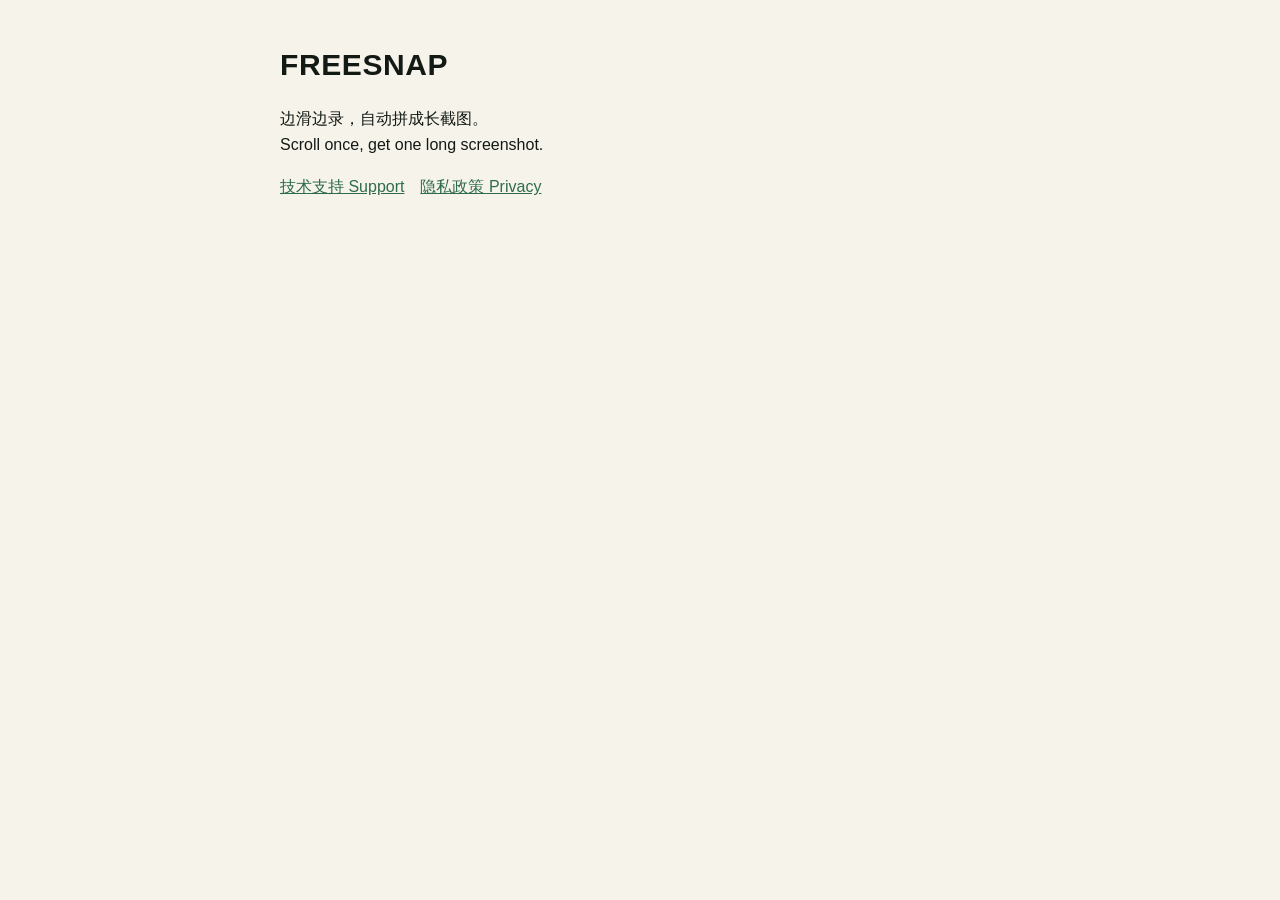
==== index.html @ 91a5dec0 "Add files via upload" ====
<!doctype html>
<html lang="zh-Hans"><head><meta charset="utf-8"><meta name="viewport" content="width=device-width,initial-scale=1">
<title>FREESNAP</title><link rel="stylesheet" href="style.css"></head>
<body><main>
<h1>FREESNAP</h1>
<p>边滑边录，自动拼成长截图。<br>Scroll once, get one long screenshot.</p>
<nav><a href="support.html">技术支持 Support</a><a href="privacy.html">隐私政策 Privacy</a></nav>
</main></body></html>
---- style.css ----
:root { --ink:#131a15; --paper:#f6f3ea; --muted:#5d645f; --forest:#2f6b4f; }
@media (prefers-color-scheme: dark) { :root { --ink:#eef0ea; --paper:#131a15; --muted:#a9b0aa; --forest:#7cc3a0; } }
body { margin:0; background:var(--paper); color:var(--ink); font:16px/1.65 -apple-system, "PingFang SC", "Helvetica Neue", sans-serif; }
main { max-width:720px; margin:0 auto; padding:40px 16px 64px; }
h1 { font-size:30px; letter-spacing:.02em; margin:0 0 4px; }
h2 { font-size:19px; margin:32px 0 8px; }
p, li { color:var(--ink); } .muted { color:var(--muted); font-size:14px; }
a { color:var(--forest); } hr { border:0; border-top:1px solid color-mix(in srgb, var(--ink) 15%, transparent); margin:40px 0; }
nav a { margin-right:16px; }
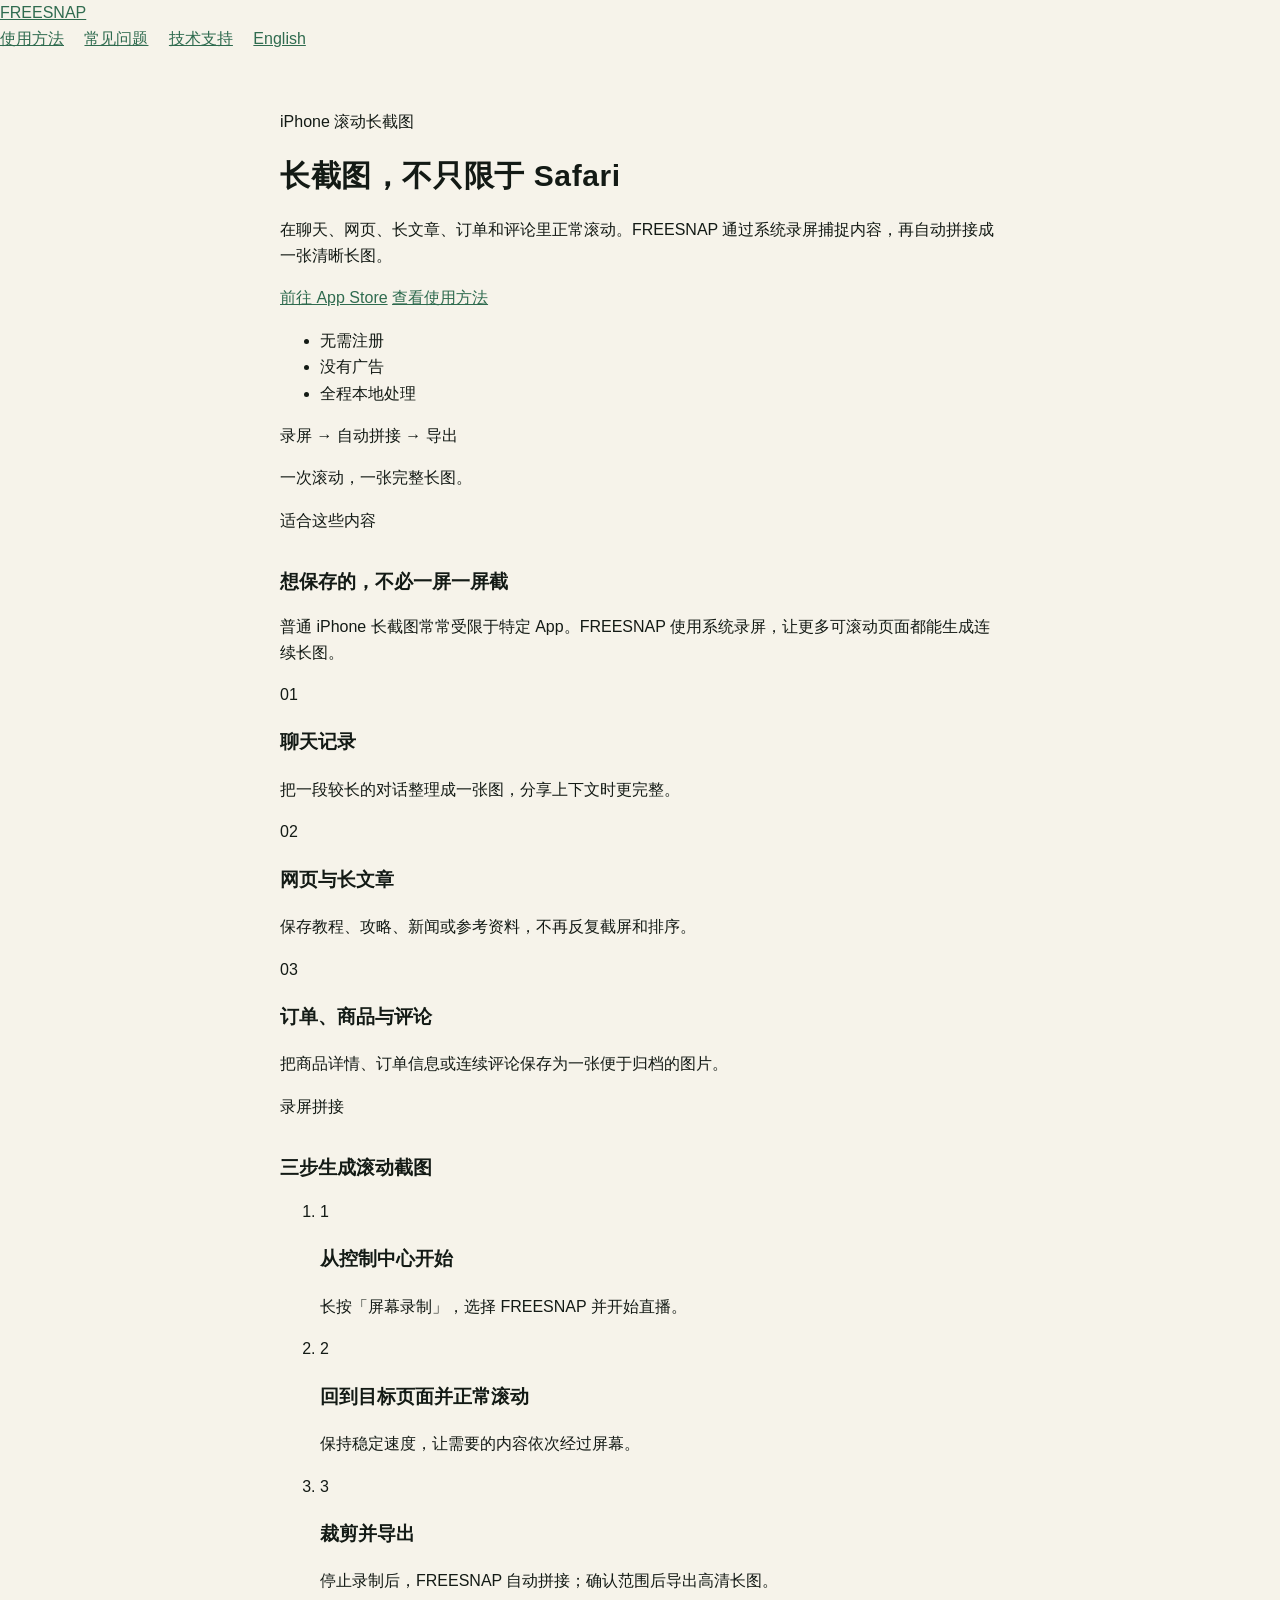
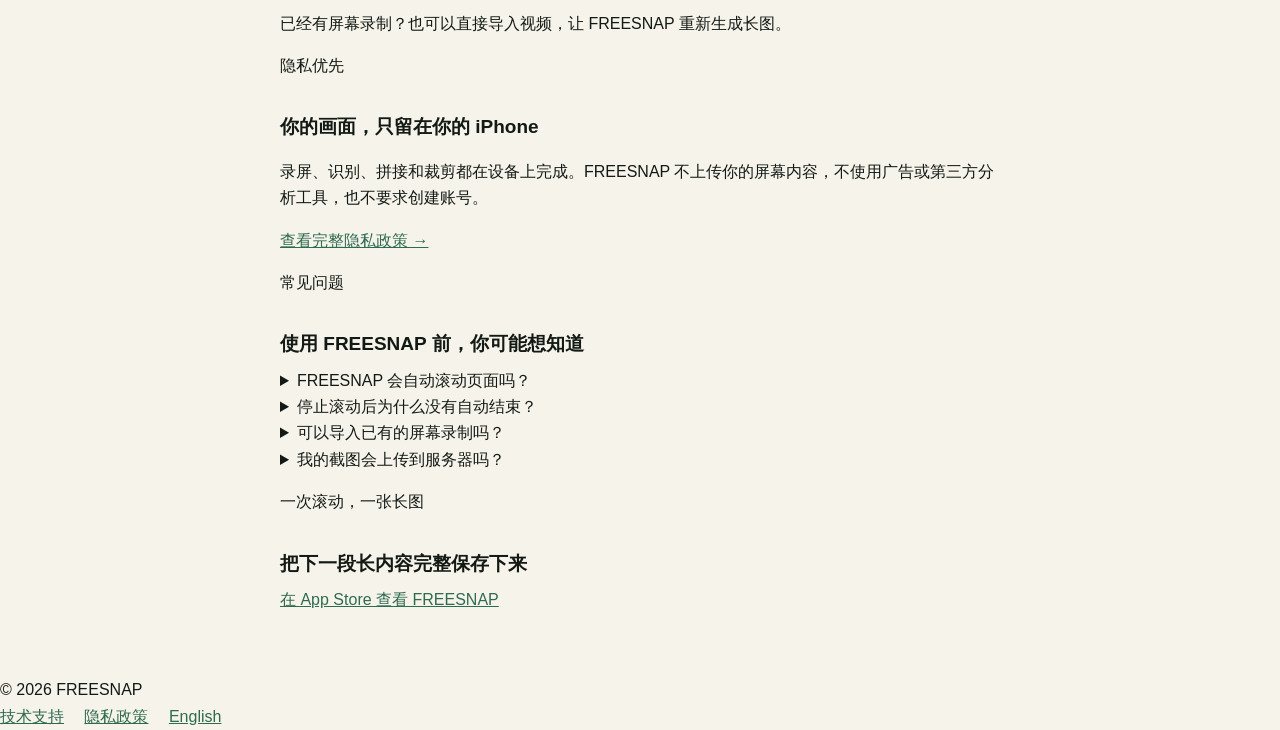
==== commit 8f954048: "Improve FREESNAP website SEO: index" ====
--- a/index.html
+++ b/index.html
@@ -1,8 +1,176 @@
 <!doctype html>
-<html lang="zh-Hans"><head><meta charset="utf-8"><meta name="viewport" content="width=device-width,initial-scale=1">
-<title>FREESNAP</title><link rel="stylesheet" href="style.css"></head>
-<body><main>
-<h1>FREESNAP</h1>
-<p>边滑边录，自动拼成长截图。<br>Scroll once, get one long screenshot.</p>
-<nav><a href="support.html">技术支持 Support</a><a href="privacy.html">隐私政策 Privacy</a></nav>
-</main></body></html>
+<html lang="zh-Hans">
+<head>
+  <meta charset="utf-8">
+  <meta name="viewport" content="width=device-width,initial-scale=1">
+  <title>FREESNAP - iPhone 滚动长截图与录屏拼接</title>
+  <meta name="description" content="FREESNAP 是一款注重隐私的 iPhone 滚动长截图工具：通过系统录屏捕捉聊天、网页和长文章，在设备本地自动拼接、裁剪并导出高清长图。">
+  <meta name="robots" content="index,follow">
+  <link rel="canonical" href="https://archersmind.github.io/freesnap/">
+  <link rel="alternate" hreflang="zh-Hans" href="https://archersmind.github.io/freesnap/">
+  <link rel="alternate" hreflang="en" href="https://archersmind.github.io/freesnap/en.html">
+  <link rel="alternate" hreflang="x-default" href="https://archersmind.github.io/freesnap/">
+  <meta property="og:type" content="website">
+  <meta property="og:site_name" content="FREESNAP">
+  <meta property="og:title" content="FREESNAP - iPhone 滚动长截图与录屏拼接">
+  <meta property="og:description" content="把聊天、网页、长文章和其他可滚动内容，直接拼成一张清晰长图。全部在 iPhone 本地处理。">
+  <meta property="og:url" content="https://archersmind.github.io/freesnap/">
+  <meta name="twitter:card" content="summary">
+  <meta name="theme-color" content="#173d31">
+  <link rel="icon" href="favicon.svg" type="image/svg+xml">
+  <link rel="stylesheet" href="style.css">
+  <script type="application/ld+json">
+  {
+    "@context": "https://schema.org",
+    "@type": "MobileApplication",
+    "name": "FREESNAP",
+    "operatingSystem": "iOS",
+    "applicationCategory": "UtilitiesApplication",
+    "description": "通过屏幕录制把聊天、网页和长文章拼成高清长截图，并在 iPhone 本地完成处理。",
+    "downloadUrl": "https://apps.apple.com/app/id6815312368",
+    "author": {
+      "@type": "Person",
+      "name": "Bo Wang"
+    },
+    "offers": {
+      "@type": "Offer",
+      "price": "0",
+      "priceCurrency": "CNY"
+    },
+    "featureList": [
+      "滚动长截图",
+      "录屏自动拼接",
+      "本地图片处理",
+      "裁剪与高清导出"
+    ]
+  }
+  </script>
+</head>
+<body>
+  <header class="site-header">
+    <a class="brand" href="index.html" aria-label="FREESNAP 首页">FREESNAP</a>
+    <nav aria-label="主导航">
+      <a href="#how-it-works">使用方法</a>
+      <a href="#faq">常见问题</a>
+      <a href="support.html">技术支持</a>
+      <a href="en.html" lang="en">English</a>
+    </nav>
+  </header>
+
+  <main>
+    <section class="hero">
+      <div class="hero-copy">
+        <p class="eyebrow">iPhone 滚动长截图</p>
+        <h1>长截图，不只限于 Safari</h1>
+        <p class="lede">在聊天、网页、长文章、订单和评论里正常滚动。FREESNAP 通过系统录屏捕捉内容，再自动拼接成一张清晰长图。</p>
+        <div class="hero-actions">
+          <a class="button primary" href="https://apps.apple.com/app/id6815312368">前往 App Store</a>
+          <a class="button secondary" href="#how-it-works">查看使用方法</a>
+        </div>
+        <ul class="trust-list" aria-label="产品特点">
+          <li>无需注册</li>
+          <li>没有广告</li>
+          <li>全程本地处理</li>
+        </ul>
+      </div>
+      <aside class="preview-card" aria-label="FREESNAP 工作方式概览">
+        <span class="preview-label">录屏 → 自动拼接 → 导出</span>
+        <div class="long-shot" aria-hidden="true">
+          <span></span><span></span><span></span><span></span>
+        </div>
+        <p>一次滚动，一张完整长图。</p>
+      </aside>
+    </section>
+
+    <section class="section" aria-labelledby="use-cases-title">
+      <p class="eyebrow">适合这些内容</p>
+      <h2 id="use-cases-title">想保存的，不必一屏一屏截</h2>
+      <p class="section-intro">普通 iPhone 长截图常常受限于特定 App。FREESNAP 使用系统录屏，让更多可滚动页面都能生成连续长图。</p>
+      <div class="card-grid">
+        <article class="card">
+          <span class="card-number">01</span>
+          <h3>聊天记录</h3>
+          <p>把一段较长的对话整理成一张图，分享上下文时更完整。</p>
+        </article>
+        <article class="card">
+          <span class="card-number">02</span>
+          <h3>网页与长文章</h3>
+          <p>保存教程、攻略、新闻或参考资料，不再反复截屏和排序。</p>
+        </article>
+        <article class="card">
+          <span class="card-number">03</span>
+          <h3>订单、商品与评论</h3>
+          <p>把商品详情、订单信息或连续评论保存为一张便于归档的图片。</p>
+        </article>
+      </div>
+    </section>
+
+    <section class="section steps-section" id="how-it-works" aria-labelledby="how-title">
+      <p class="eyebrow">录屏拼接</p>
+      <h2 id="how-title">三步生成滚动截图</h2>
+      <ol class="steps">
+        <li>
+          <span class="step-index">1</span>
+          <div><h3>从控制中心开始</h3><p>长按「屏幕录制」，选择 FREESNAP 并开始直播。</p></div>
+        </li>
+        <li>
+          <span class="step-index">2</span>
+          <div><h3>回到目标页面并正常滚动</h3><p>保持稳定速度，让需要的内容依次经过屏幕。</p></div>
+        </li>
+        <li>
+          <span class="step-index">3</span>
+          <div><h3>裁剪并导出</h3><p>停止录制后，FREESNAP 自动拼接；确认范围后导出高清长图。</p></div>
+        </li>
+      </ol>
+      <p class="note">已经有屏幕录制？也可以直接导入视频，让 FREESNAP 重新生成长图。</p>
+    </section>
+
+    <section class="section privacy-block" aria-labelledby="privacy-title">
+      <div>
+        <p class="eyebrow">隐私优先</p>
+        <h2 id="privacy-title">你的画面，只留在你的 iPhone</h2>
+      </div>
+      <div>
+        <p>录屏、识别、拼接和裁剪都在设备上完成。FREESNAP 不上传你的屏幕内容，不使用广告或第三方分析工具，也不要求创建账号。</p>
+        <a class="text-link" href="privacy.html">查看完整隐私政策 →</a>
+      </div>
+    </section>
+
+    <section class="section faq" id="faq" aria-labelledby="faq-title">
+      <p class="eyebrow">常见问题</p>
+      <h2 id="faq-title">使用 FREESNAP 前，你可能想知道</h2>
+      <details>
+        <summary>FREESNAP 会自动滚动页面吗？</summary>
+        <p>不会。你按照自己的节奏滚动，FREESNAP 负责从录屏中识别重叠区域并完成拼接。</p>
+      </details>
+      <details>
+        <summary>停止滚动后为什么没有自动结束？</summary>
+        <p>页面中持续播放的视频可能让录制无法自动停止。轻点屏幕顶部的红色录制标识并选择停止，已捕捉的内容仍可正常生成长图。</p>
+      </details>
+      <details>
+        <summary>可以导入已有的屏幕录制吗？</summary>
+        <p>可以。把已有录屏导入 FREESNAP，即可进行录屏拼接、裁剪和导出。</p>
+      </details>
+      <details>
+        <summary>我的截图会上传到服务器吗？</summary>
+        <p>不会。处理在 iPhone 本地完成，你的录屏和长图不会由 FREESNAP 上传。</p>
+      </details>
+    </section>
+
+    <section class="closing-cta">
+      <p class="eyebrow">一次滚动，一张长图</p>
+      <h2>把下一段长内容完整保存下来</h2>
+      <a class="button primary" href="https://apps.apple.com/app/id6815312368">在 App Store 查看 FREESNAP</a>
+    </section>
+  </main>
+
+  <footer>
+    <span>© 2026 FREESNAP</span>
+    <nav aria-label="页脚导航">
+      <a href="support.html">技术支持</a>
+      <a href="privacy.html">隐私政策</a>
+      <a href="en.html" lang="en">English</a>
+    </nav>
+  </footer>
+</body>
+</html>
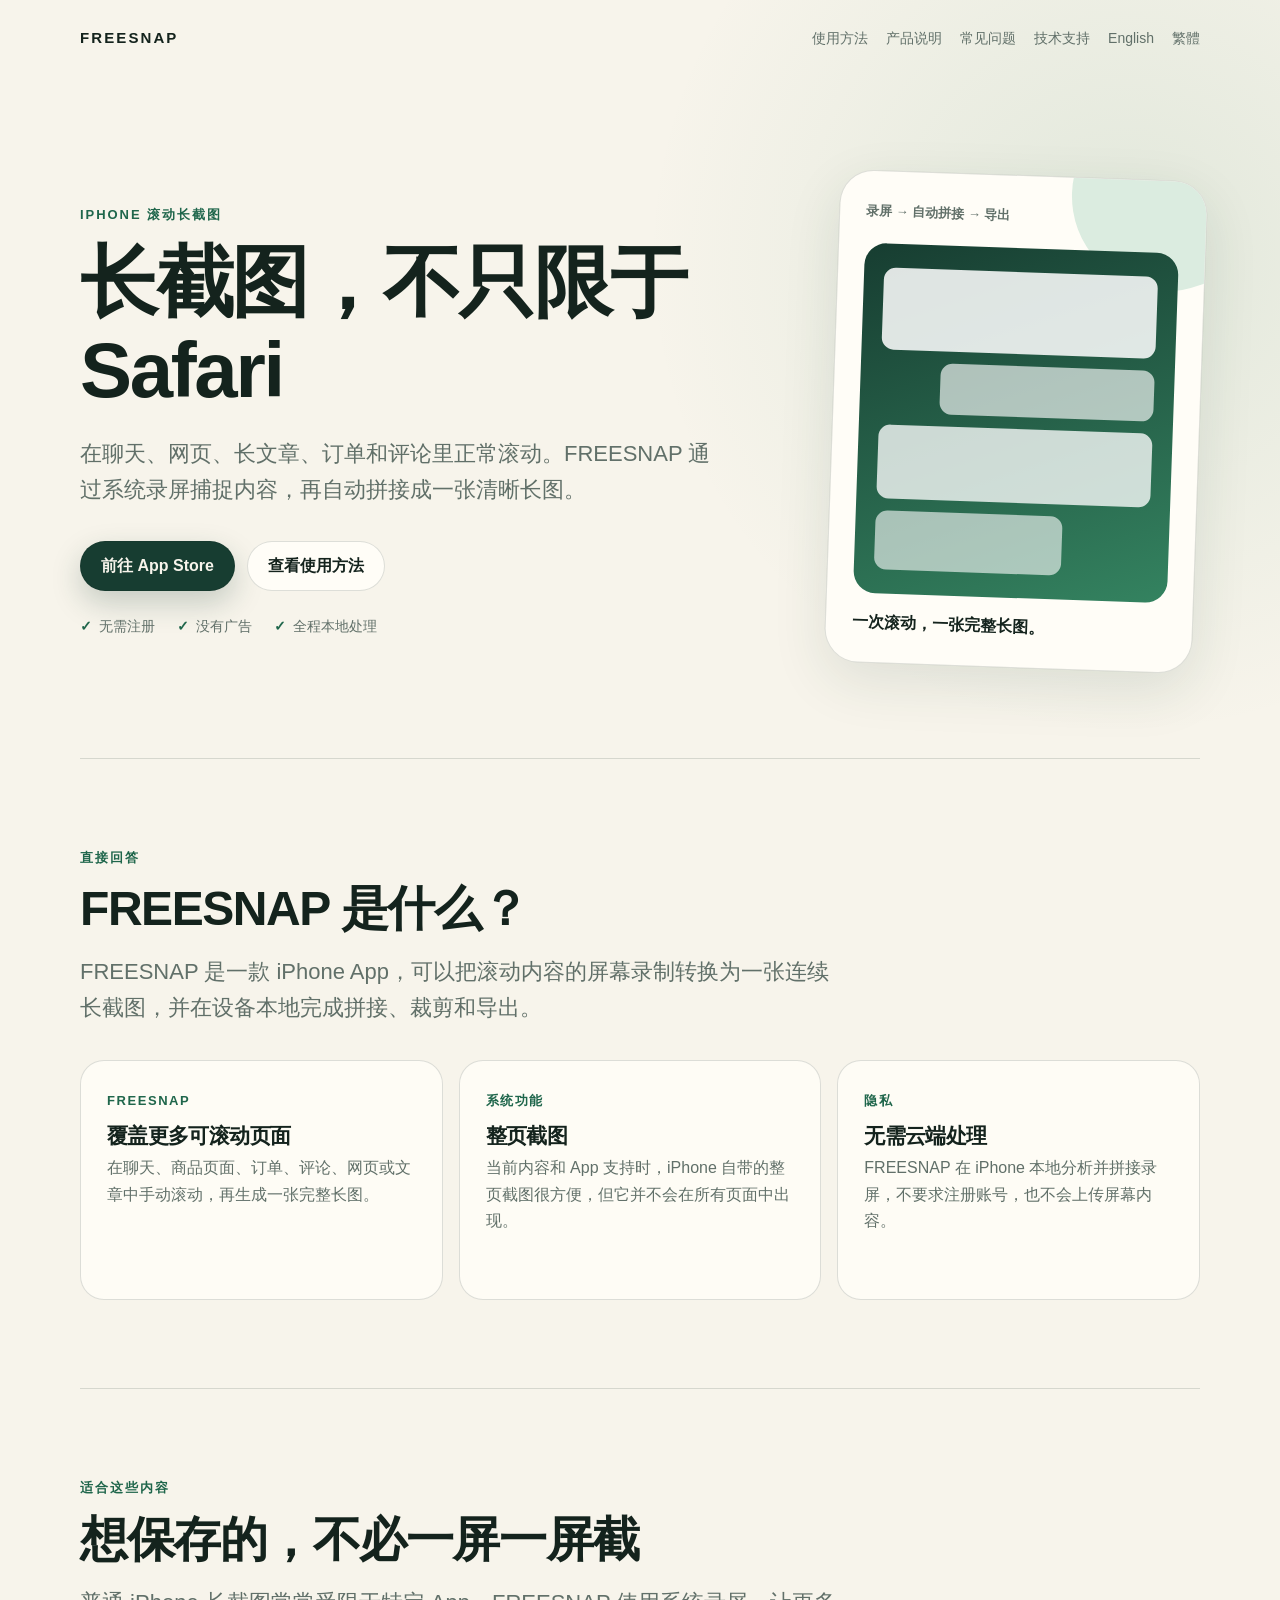
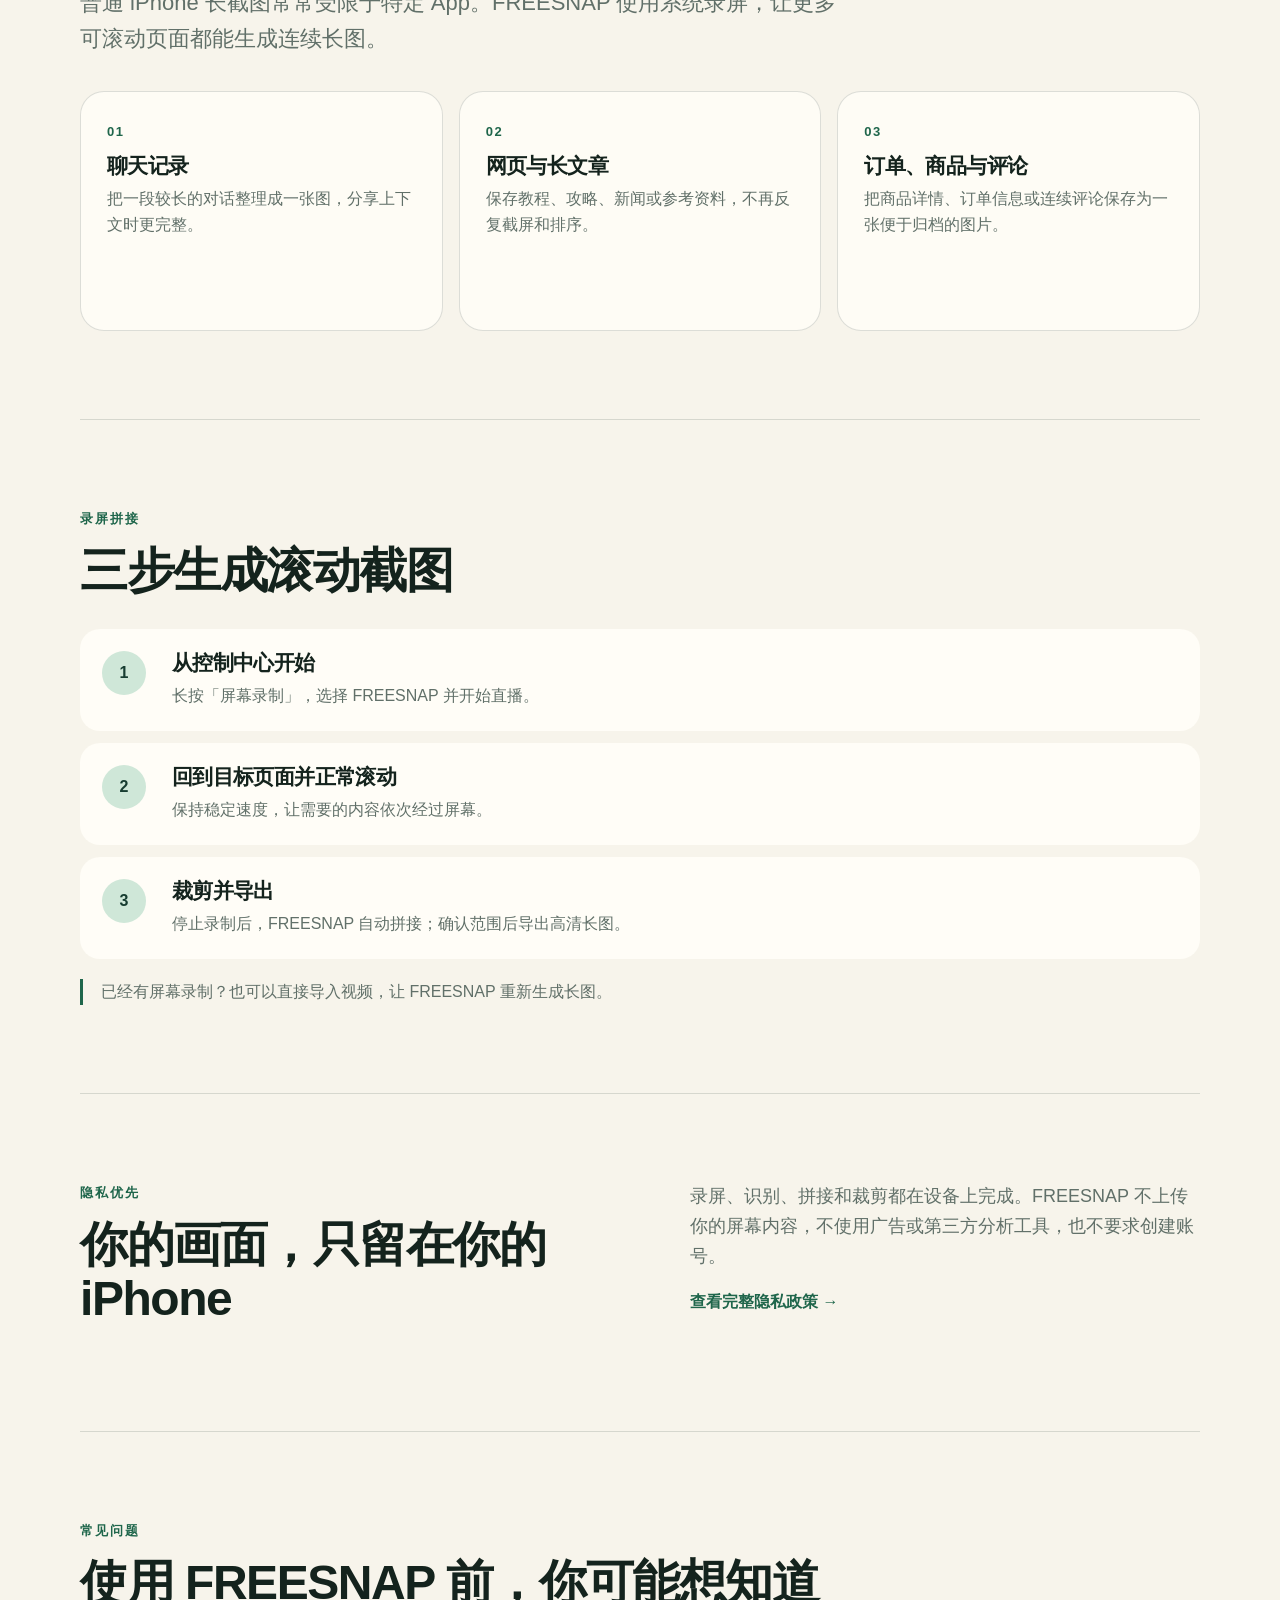
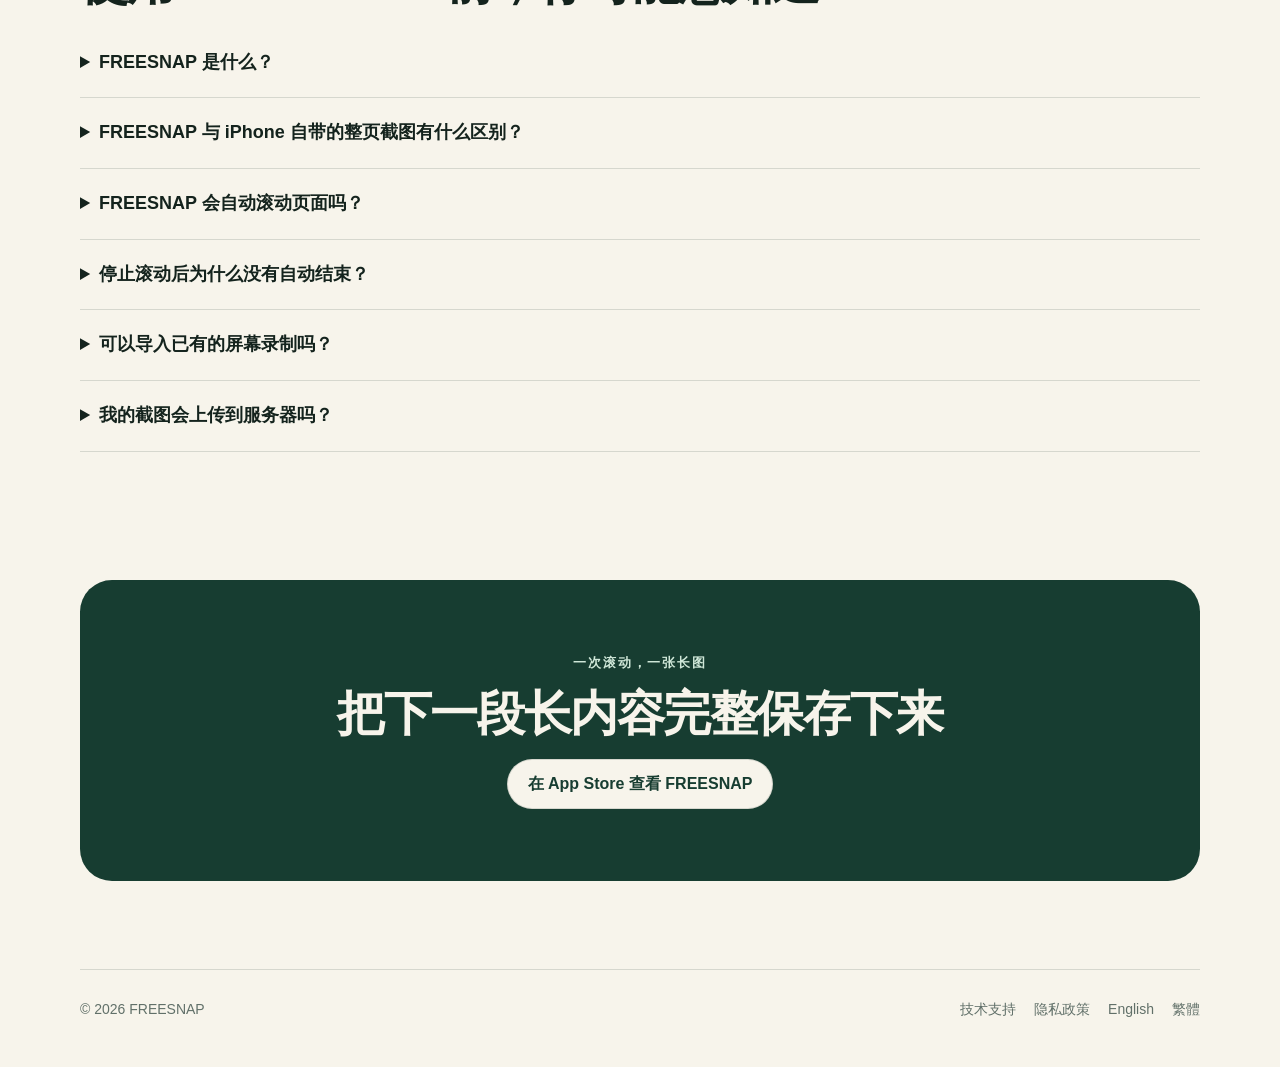
==== commit 279e497c: "Add GEO content to Simplified Chinese page Added alternate language links for Traditional Chinese an" ====
--- a/index.html
+++ b/index.html
@@ -9,7 +9,8 @@
   <link rel="canonical" href="https://archersmind.github.io/freesnap/">
   <link rel="alternate" hreflang="zh-Hans" href="https://archersmind.github.io/freesnap/">
   <link rel="alternate" hreflang="en" href="https://archersmind.github.io/freesnap/en.html">
-  <link rel="alternate" hreflang="x-default" href="https://archersmind.github.io/freesnap/">
+  <link rel="alternate" hreflang="zh-Hant" href="https://archersmind.github.io/freesnap/zh-hant.html">
+  <link rel="alternate" hreflang="x-default" href="https://archersmind.github.io/freesnap/en.html">
   <meta property="og:type" content="website">
   <meta property="og:site_name" content="FREESNAP">
   <meta property="og:title" content="FREESNAP - iPhone 滚动长截图与录屏拼接">
@@ -24,8 +25,11 @@
     "@context": "https://schema.org",
     "@type": "MobileApplication",
     "name": "FREESNAP",
+    "url": "https://archersmind.github.io/freesnap/",
     "operatingSystem": "iOS",
     "applicationCategory": "UtilitiesApplication",
+    "inLanguage": "zh-Hans",
+    "isAccessibleForFree": true,
     "description": "通过屏幕录制把聊天、网页和长文章拼成高清长截图，并在 iPhone 本地完成处理。",
     "downloadUrl": "https://apps.apple.com/app/id6815312368",
     "author": {
@@ -45,15 +49,73 @@
     ]
   }
   </script>
+  <script type="application/ld+json">
+  {
+    "@context": "https://schema.org",
+    "@type": "FAQPage",
+    "mainEntity": [
+      {
+        "@type": "Question",
+        "name": "FREESNAP 是什么？",
+        "acceptedAnswer": {
+          "@type": "Answer",
+          "text": "FREESNAP 是一款 iPhone App，可以把滚动内容的屏幕录制转换为一张连续长截图，并在设备本地完成拼接、裁剪和导出。"
+        }
+      },
+      {
+        "@type": "Question",
+        "name": "FREESNAP 与 iPhone 自带的整页截图有什么区别？",
+        "acceptedAnswer": {
+          "@type": "Answer",
+          "text": "系统自带的整页截图只在受支持的内容和 App 中出现。FREESNAP 从屏幕录制生成长图，因此可以覆盖更多可滚动页面，包括聊天、商品页面、订单、评论、网页和文章。"
+        }
+      },
+      {
+        "@type": "Question",
+        "name": "FREESNAP 会自动滚动页面吗？",
+        "acceptedAnswer": {
+          "@type": "Answer",
+          "text": "不会。你按照自己的节奏滚动，FREESNAP 负责从录屏中识别重叠区域并完成拼接。"
+        }
+      },
+      {
+        "@type": "Question",
+        "name": "停止滚动后为什么没有自动结束？",
+        "acceptedAnswer": {
+          "@type": "Answer",
+          "text": "页面中持续播放的视频可能让录制无法自动停止。轻点屏幕顶部的红色录制标识并选择停止，已捕捉的内容仍可正常生成长图。"
+        }
+      },
+      {
+        "@type": "Question",
+        "name": "可以导入已有的屏幕录制吗？",
+        "acceptedAnswer": {
+          "@type": "Answer",
+          "text": "可以。把已有录屏导入 FREESNAP，即可进行录屏拼接、裁剪和导出。"
+        }
+      },
+      {
+        "@type": "Question",
+        "name": "我的截图会上传到服务器吗？",
+        "acceptedAnswer": {
+          "@type": "Answer",
+          "text": "不会。处理在 iPhone 本地完成，你的录屏和长图不会由 FREESNAP 上传。"
+        }
+      }
+    ]
+  }
+  </script>
 </head>
 <body>
   <header class="site-header">
     <a class="brand" href="index.html" aria-label="FREESNAP 首页">FREESNAP</a>
     <nav aria-label="主导航">
       <a href="#how-it-works">使用方法</a>
+      <a href="#about">产品说明</a>
       <a href="#faq">常见问题</a>
       <a href="support.html">技术支持</a>
       <a href="en.html" lang="en">English</a>
+      <a href="zh-hant.html" lang="zh-Hant">繁體</a>
     </nav>
   </header>
 
@@ -80,6 +142,29 @@
         </div>
         <p>一次滚动，一张完整长图。</p>
       </aside>
+    </section>
+
+    <section class="section" id="about" aria-labelledby="about-title">
+      <p class="eyebrow">直接回答</p>
+      <h2 id="about-title">FREESNAP 是什么？</h2>
+      <p class="section-intro">FREESNAP 是一款 iPhone App，可以把滚动内容的屏幕录制转换为一张连续长截图，并在设备本地完成拼接、裁剪和导出。</p>
+      <div class="card-grid">
+        <article class="card">
+          <span class="card-number">FREESNAP</span>
+          <h3>覆盖更多可滚动页面</h3>
+          <p>在聊天、商品页面、订单、评论、网页或文章中手动滚动，再生成一张完整长图。</p>
+        </article>
+        <article class="card">
+          <span class="card-number">系统功能</span>
+          <h3>整页截图</h3>
+          <p>当前内容和 App 支持时，iPhone 自带的整页截图很方便，但它并不会在所有页面中出现。</p>
+        </article>
+        <article class="card">
+          <span class="card-number">隐私</span>
+          <h3>无需云端处理</h3>
+          <p>FREESNAP 在 iPhone 本地分析并拼接录屏，不要求注册账号，也不会上传屏幕内容。</p>
+        </article>
+      </div>
     </section>
 
     <section class="section" aria-labelledby="use-cases-title">
@@ -140,6 +225,14 @@
       <p class="eyebrow">常见问题</p>
       <h2 id="faq-title">使用 FREESNAP 前，你可能想知道</h2>
       <details>
+        <summary>FREESNAP 是什么？</summary>
+        <p>FREESNAP 是一款 iPhone App，可以把滚动内容的屏幕录制转换为一张连续长截图，并在设备本地完成拼接、裁剪和导出。</p>
+      </details>
+      <details>
+        <summary>FREESNAP 与 iPhone 自带的整页截图有什么区别？</summary>
+        <p>系统自带的整页截图只在受支持的内容和 App 中出现。FREESNAP 从屏幕录制生成长图，因此可以覆盖更多可滚动页面，包括聊天、商品页面、订单、评论、网页和文章。</p>
+      </details>
+      <details>
         <summary>FREESNAP 会自动滚动页面吗？</summary>
         <p>不会。你按照自己的节奏滚动，FREESNAP 负责从录屏中识别重叠区域并完成拼接。</p>
       </details>
@@ -170,6 +263,7 @@
       <a href="support.html">技术支持</a>
       <a href="privacy.html">隐私政策</a>
       <a href="en.html" lang="en">English</a>
+      <a href="zh-hant.html" lang="zh-Hant">繁體</a>
     </nav>
   </footer>
 </body>
--- a/style.css
+++ b/style.css
@@ -1,9 +1,281 @@
-:root { --ink:#131a15; --paper:#f6f3ea; --muted:#5d645f; --forest:#2f6b4f; }
-@media (prefers-color-scheme: dark) { :root { --ink:#eef0ea; --paper:#131a15; --muted:#a9b0aa; --forest:#7cc3a0; } }
-body { margin:0; background:var(--paper); color:var(--ink); font:16px/1.65 -apple-system, "PingFang SC", "Helvetica Neue", sans-serif; }
-main { max-width:720px; margin:0 auto; padding:40px 16px 64px; }
-h1 { font-size:30px; letter-spacing:.02em; margin:0 0 4px; }
-h2 { font-size:19px; margin:32px 0 8px; }
-p, li { color:var(--ink); } .muted { color:var(--muted); font-size:14px; }
-a { color:var(--forest); } hr { border:0; border-top:1px solid color-mix(in srgb, var(--ink) 15%, transparent); margin:40px 0; }
-nav a { margin-right:16px; }
+:root {
+  --ink: #14231d;
+  --paper: #f7f4eb;
+  --surface: #fffdf7;
+  --muted: #617069;
+  --forest: #1f664b;
+  --forest-dark: #173d31;
+  --mint: #cfe7d8;
+  --line: rgba(20, 35, 29, .14);
+  --shadow: 0 18px 55px rgba(23, 61, 49, .11);
+  color-scheme: light dark;
+}
+
+@media (prefers-color-scheme: dark) {
+  :root {
+    --ink: #edf3ef;
+    --paper: #101713;
+    --surface: #18231e;
+    --muted: #aebbb4;
+    --forest: #8bd2ac;
+    --forest-dark: #cfe7d8;
+    --mint: #244c3b;
+    --line: rgba(237, 243, 239, .14);
+    --shadow: 0 18px 55px rgba(0, 0, 0, .28);
+  }
+}
+
+* { box-sizing: border-box; }
+
+html { scroll-behavior: smooth; }
+
+body {
+  margin: 0;
+  background:
+    radial-gradient(circle at 88% 6%, rgba(77, 148, 111, .13), transparent 30rem),
+    var(--paper);
+  color: var(--ink);
+  font: 16px/1.65 -apple-system, BlinkMacSystemFont, "SF Pro Text", "PingFang SC", "Helvetica Neue", sans-serif;
+}
+
+a { color: var(--forest); text-underline-offset: .2em; }
+
+.site-header,
+footer {
+  width: min(1120px, calc(100% - 40px));
+  margin: 0 auto;
+  display: flex;
+  align-items: center;
+  justify-content: space-between;
+  gap: 24px;
+}
+
+.site-header { padding: 26px 0; }
+
+.brand {
+  color: var(--ink);
+  font-size: 15px;
+  font-weight: 800;
+  letter-spacing: .14em;
+  text-decoration: none;
+}
+
+nav { display: flex; flex-wrap: wrap; gap: 18px; }
+nav a { text-decoration: none; }
+.site-header nav a { color: var(--muted); font-size: 14px; }
+.site-header nav a:hover { color: var(--ink); }
+
+main {
+  width: min(1120px, calc(100% - 40px));
+  margin: 0 auto;
+  padding: 50px 0 88px;
+}
+
+main:not(:has(.hero)) { max-width: 760px; padding-top: 36px; }
+
+h1,
+h2,
+h3 {
+  color: var(--ink);
+  line-height: 1.12;
+  letter-spacing: -.03em;
+}
+
+h1 { margin: 0 0 22px; font-size: clamp(42px, 7vw, 78px); }
+h2 { margin: 0 0 18px; font-size: clamp(30px, 4.2vw, 48px); }
+h3 { margin: 10px 0 8px; font-size: 21px; }
+p, li { color: var(--ink); }
+.muted { color: var(--muted); font-size: 14px; }
+
+.hero {
+  min-height: 620px;
+  display: grid;
+  grid-template-columns: minmax(0, 1.15fr) minmax(300px, .65fr);
+  align-items: center;
+  gap: clamp(44px, 8vw, 100px);
+  padding: 48px 0 90px;
+}
+
+.eyebrow {
+  margin: 0 0 14px;
+  color: var(--forest);
+  font-size: 13px;
+  font-weight: 800;
+  letter-spacing: .15em;
+  text-transform: uppercase;
+}
+
+.lede,
+.section-intro {
+  max-width: 690px;
+  margin: 0;
+  color: var(--muted);
+  font-size: clamp(18px, 2.3vw, 22px);
+}
+
+.hero-actions { display: flex; flex-wrap: wrap; gap: 12px; margin: 32px 0 24px; }
+
+.button {
+  display: inline-flex;
+  min-height: 48px;
+  align-items: center;
+  justify-content: center;
+  padding: 11px 20px;
+  border: 1px solid var(--line);
+  border-radius: 999px;
+  font-weight: 700;
+  text-decoration: none;
+  transition: transform .2s ease, box-shadow .2s ease;
+}
+
+.button:hover { transform: translateY(-2px); }
+.button.primary { background: var(--forest-dark); color: var(--paper); box-shadow: 0 12px 30px rgba(23, 61, 49, .22); }
+.button.secondary { background: var(--surface); color: var(--ink); }
+
+.trust-list {
+  display: flex;
+  flex-wrap: wrap;
+  gap: 8px 22px;
+  margin: 0;
+  padding: 0;
+  color: var(--muted);
+  font-size: 14px;
+  list-style: none;
+}
+
+.trust-list li { color: var(--muted); }
+.trust-list li::before { content: "✓"; margin-right: 7px; color: var(--forest); font-weight: 800; }
+
+.preview-card {
+  position: relative;
+  overflow: hidden;
+  padding: 26px;
+  border: 1px solid var(--line);
+  border-radius: 34px;
+  background: var(--surface);
+  box-shadow: var(--shadow);
+  transform: rotate(2deg);
+}
+
+.preview-card::before {
+  content: "";
+  position: absolute;
+  width: 190px;
+  height: 190px;
+  top: -80px;
+  right: -55px;
+  border-radius: 50%;
+  background: var(--mint);
+  opacity: .75;
+}
+
+.preview-label { position: relative; color: var(--muted); font-size: 13px; font-weight: 700; }
+.preview-card p { margin: 16px 0 0; font-weight: 700; }
+
+.long-shot {
+  position: relative;
+  height: 350px;
+  margin-top: 20px;
+  padding: 24px 20px;
+  display: grid;
+  grid-template-rows: 1.1fr .7fr 1fr .8fr;
+  gap: 12px;
+  border-radius: 22px;
+  background: linear-gradient(160deg, var(--forest-dark), #348360);
+}
+
+.long-shot span { border-radius: 12px; background: rgba(255, 255, 255, .86); }
+.long-shot span:nth-child(2) { width: 78%; justify-self: end; opacity: .75; }
+.long-shot span:nth-child(3) { opacity: .9; }
+.long-shot span:nth-child(4) { width: 68%; opacity: .7; }
+
+.section { padding: 88px 0; border-top: 1px solid var(--line); }
+.section-intro { max-width: 760px; margin-bottom: 34px; }
+
+.card-grid {
+  display: grid;
+  grid-template-columns: repeat(3, 1fr);
+  gap: 16px;
+}
+
+.card {
+  min-height: 240px;
+  padding: 26px;
+  border: 1px solid var(--line);
+  border-radius: 24px;
+  background: color-mix(in srgb, var(--surface) 86%, transparent);
+}
+
+.card p { margin: 0; color: var(--muted); }
+.card-number { color: var(--forest); font-size: 13px; font-weight: 800; letter-spacing: .12em; }
+
+.steps { display: grid; gap: 12px; margin: 32px 0 20px; padding: 0; list-style: none; }
+.steps li { display: grid; grid-template-columns: 52px 1fr; gap: 18px; padding: 22px; border-radius: 20px; background: var(--surface); }
+.steps h3 { margin-top: 0; }
+.steps p { margin: 0; color: var(--muted); }
+
+.step-index {
+  width: 44px;
+  height: 44px;
+  display: grid;
+  place-items: center;
+  border-radius: 50%;
+  background: var(--mint);
+  color: var(--forest-dark);
+  font-weight: 800;
+}
+
+.note { margin: 20px 0 0; padding-left: 18px; border-left: 3px solid var(--forest); color: var(--muted); }
+
+.privacy-block {
+  display: grid;
+  grid-template-columns: 1fr 1fr;
+  gap: clamp(34px, 8vw, 100px);
+  align-items: start;
+}
+
+.privacy-block p:not(.eyebrow) { margin-top: 0; color: var(--muted); font-size: 18px; }
+.text-link { font-weight: 750; text-decoration: none; }
+
+.faq details { padding: 20px 0; border-bottom: 1px solid var(--line); }
+.faq summary { cursor: pointer; color: var(--ink); font-size: 18px; font-weight: 750; }
+.faq details p { max-width: 760px; margin: 12px 0 0; color: var(--muted); }
+
+.closing-cta {
+  margin-top: 40px;
+  padding: clamp(38px, 7vw, 72px);
+  border-radius: 32px;
+  background: var(--forest-dark);
+  color: var(--paper);
+  text-align: center;
+}
+
+.closing-cta h2 { color: var(--paper); }
+.closing-cta .eyebrow { color: var(--mint); }
+.closing-cta .button.primary { background: var(--paper); color: var(--forest-dark); box-shadow: none; }
+
+footer { padding: 28px 0 46px; border-top: 1px solid var(--line); color: var(--muted); font-size: 14px; }
+footer a { color: var(--muted); }
+
+hr { border: 0; border-top: 1px solid var(--line); margin: 44px 0; }
+main:not(:has(.hero)) h1 { margin-top: 30px; font-size: clamp(30px, 5vw, 42px); }
+main:not(:has(.hero)) h2 { margin: 34px 0 8px; font-size: 22px; }
+main:not(:has(.hero)) nav { margin-bottom: 28px; }
+
+@media (max-width: 760px) {
+  .site-header, footer { width: min(100% - 28px, 1120px); align-items: flex-start; }
+  .site-header { padding-top: 20px; }
+  .site-header nav { justify-content: flex-end; gap: 10px 15px; }
+  main { width: min(100% - 28px, 1120px); padding-top: 20px; }
+  .hero { min-height: auto; grid-template-columns: 1fr; padding: 48px 0 70px; }
+  .preview-card { max-width: 420px; justify-self: center; transform: none; }
+  .card-grid, .privacy-block { grid-template-columns: 1fr; }
+  .card { min-height: auto; }
+  .section { padding: 64px 0; }
+  footer { flex-direction: column; }
+}
+
+@media (prefers-reduced-motion: reduce) {
+  html { scroll-behavior: auto; }
+  .button { transition: none; }
+}
